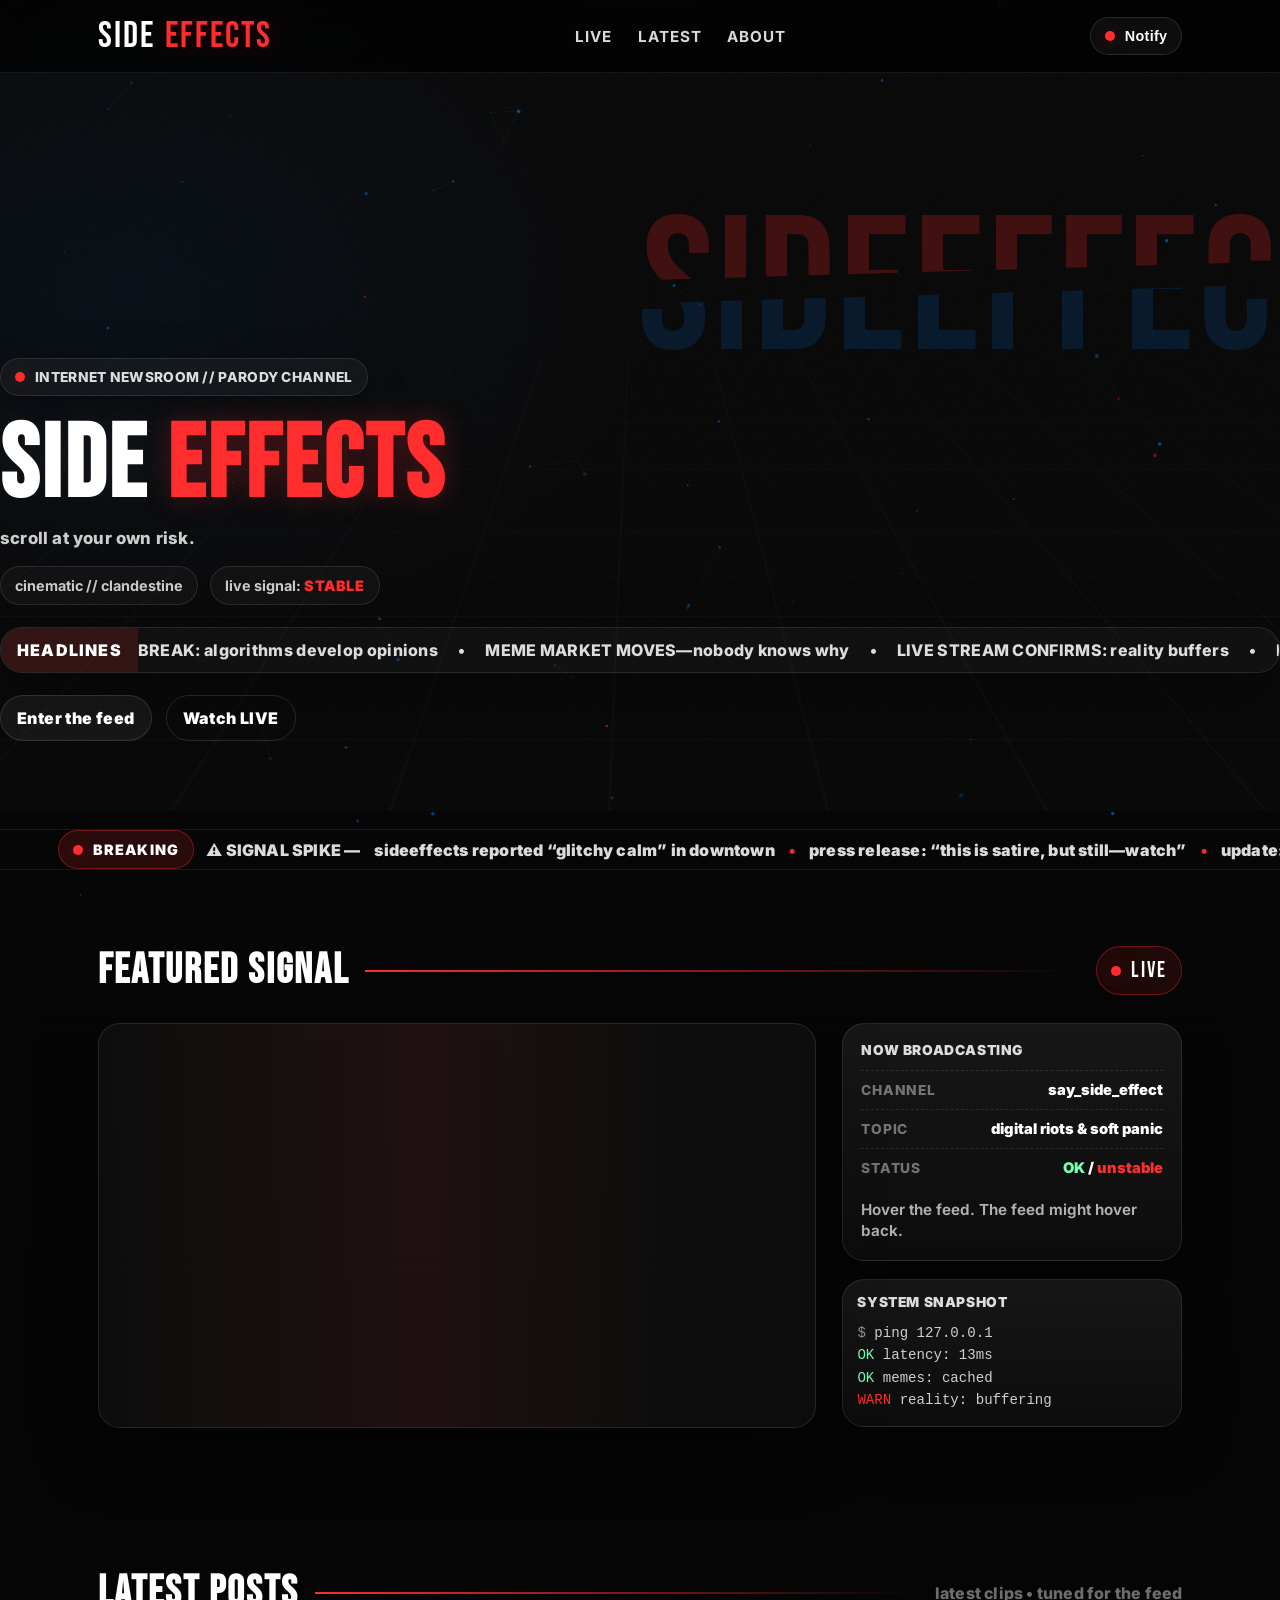
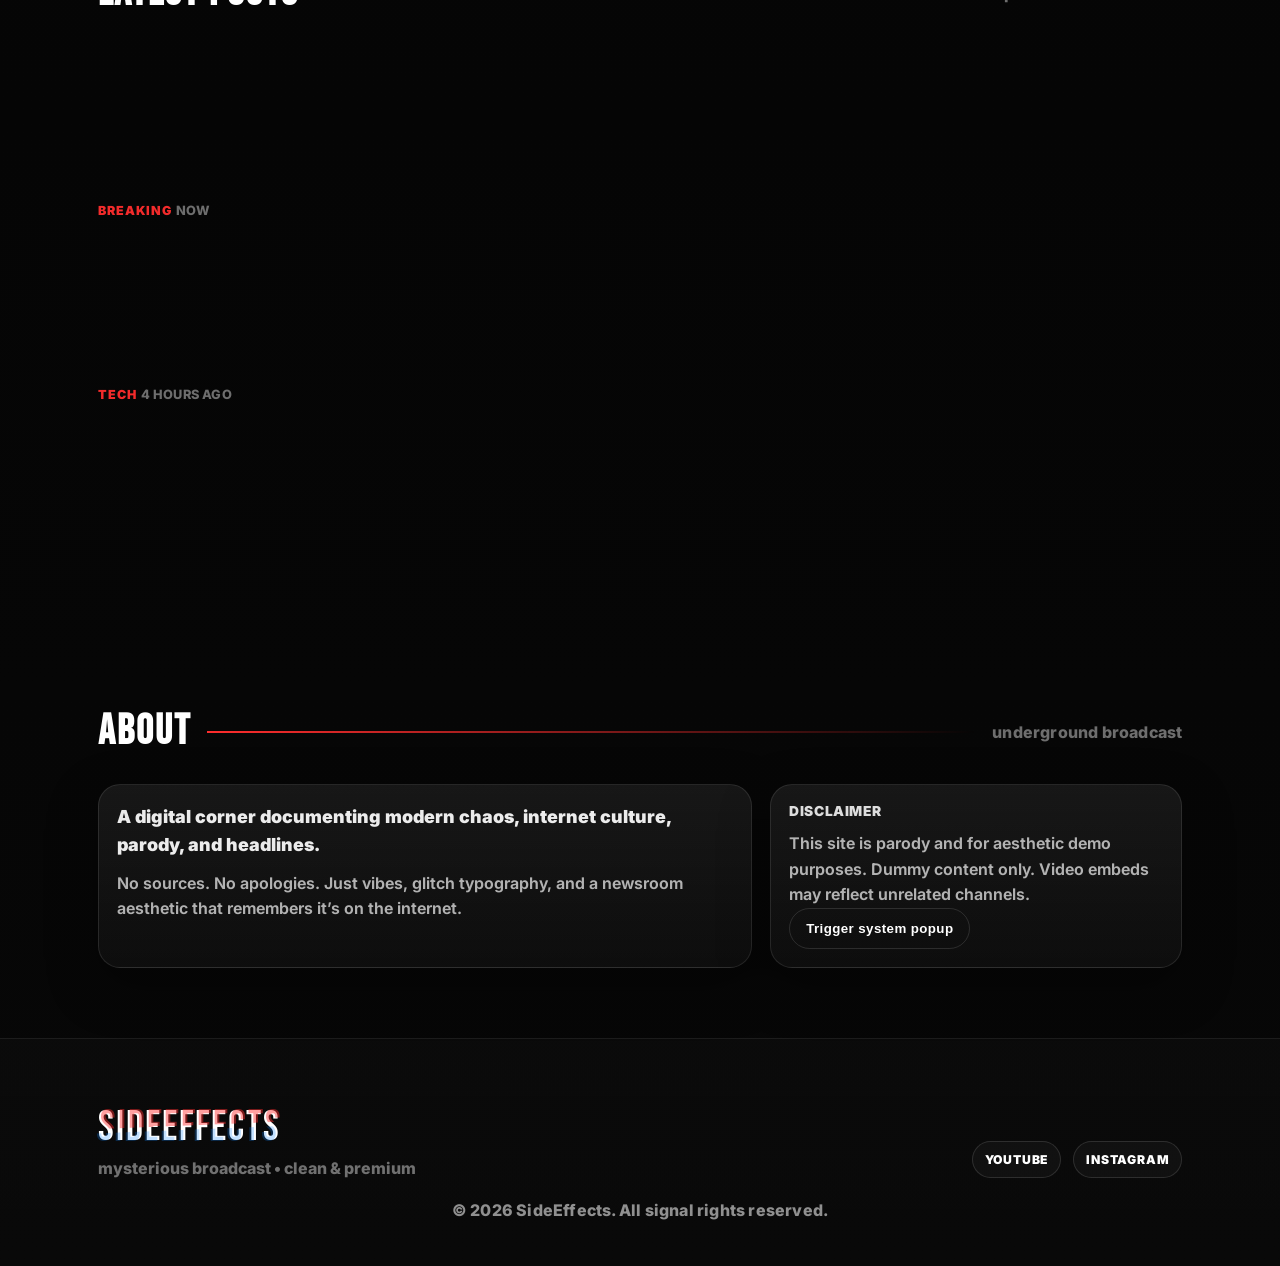
==== index.html @ ca042891 "Add files via upload" ====
<!doctype html>
<html lang="en">
<head>
  <meta charset="UTF-8" />
  <meta name="viewport" content="width=device-width, initial-scale=1.0" />
  <title>SideEffects — scroll at your own risk.</title>
  <link rel="preconnect" href="https://fonts.googleapis.com">
  <link rel="preconnect" href="https://fonts.gstatic.com" crossorigin>
  <link href="https://fonts.googleapis.com/css2?family=Bebas+Neue&family=Inter:wght@400;500;600;700&display=swap" rel="stylesheet">
  <link rel="stylesheet" href="style.css" />
</head>
<body>
  <!-- Loading Screen -->
  <div id="loading" aria-hidden="true">
    <div class="loading-core">
      <div class="loading-logo">Side<span>Effects</span></div>
      <div class="loading-sub">booting broadcast…</div>
      <div class="loading-bar" role="progressbar" aria-valuemin="0" aria-valuemax="100">
        <div class="loading-bar-fill" id="loadingFill"></div>
      </div>
      <div class="loading-logs" id="loadingLogs"></div>
    </div>
  </div>

  <!-- Ambient Particles -->
  <canvas id="particles" aria-hidden="true"></canvas>



  <!-- Top Nav -->
  <header class="topbar">
    <div class="nav-inner">
      <div class="brand">
        <a href="#top" aria-label="SideEffects Home">
          <span class="brand-s1">Side</span>
          <span class="brand-s2">Effects</span>
        </a>
      </div>

      <nav class="nav-links" aria-label="Primary">
        <a href="#featured">LIVE</a>
        <a href="#latest">Latest</a>
        <a href="#about">About</a>
      </nav>

      <div class="nav-actions">
        <button class="icon-btn" id="openTerminal" type="button" aria-label="Open system notification">
          <span class="icon-dot" aria-hidden="true"></span>
          <span class="icon-btn-text">Notify</span>
        </button>
        <button class="hamburger" id="hamburger" type="button" aria-label="Open menu">
          <span></span><span></span><span></span>
        </button>
      </div>
    </div>
  </header>

  <!-- Hero -->
  <main id="top">
    <section class="hero">
      <div class="hero-bg" aria-hidden="true">
        <div class="hero-noise"></div>
        <div class="hero-glitch" data-text="SideEffects"></div>
        <div class="hero-grid"></div>
      </div>

      <div class="hero-content">
        <div class="hero-badge">
          <span class="badge-dot"></span>
          <span>internet newsroom // parody channel</span>
        </div>

        <h1 class="hero-title">
          <span class="hero-title-main">Side</span>
          <span class="hero-title-accent">Effects</span>
        </h1>

        <p class="hero-tagline">scroll at your own risk.</p>

        <div class="hero-meta">
          <div class="meta-pill">cinematic // clandestine</div>
          <div class="meta-pill">live signal: <span class="meta-signal">STABLE</span></div>
        </div>

        <div class="hero-ticker" aria-label="Scrolling headlines">
          <div class="ticker-label">HEADLINES</div>
          <div class="ticker-track">
            <div class="ticker-line">
              <span>BREAK: algorithms develop opinions</span>
              <span class="sep">•</span>
              <span>MEME MARKET MOVES—nobody knows why</span>
              <span class="sep">•</span>
              <span>LIVE STREAM CONFIRMS: reality buffers</span>
              <span class="sep">•</span>
              <span>NEW PATCH NOTES: humans included</span>
              <span class="sep">•</span>
            </div>
            <div class="ticker-line ticker-line-2" aria-hidden="true">
              <span>BREAK: algorithms develop opinions</span>
              <span class="sep">•</span>
              <span>MEME MARKET MOVES—nobody knows why</span>
              <span class="sep">•</span>
              <span>LIVE STREAM CONFIRMS: reality buffers</span>
              <span class="sep">•</span>
              <span>NEW PATCH NOTES: humans included</span>
              <span class="sep">•</span>
            </div>
          </div>
        </div>

        <div class="hero-cta">
          <a class="btn" href="#latest">Enter the feed</a>
          <a class="btn btn-ghost" href="#featured">Watch LIVE</a>
        </div>
      </div>
    </section>

    <!-- Breaking News Bar -->
    <section class="breaking" aria-label="Breaking news">
      <div class="breaking-inner">
        <div class="breaking-indicator" aria-hidden="true">
          <span class="blink"></span>
          <span class="indicator-text">BREAKING</span>
        </div>
        <div class="breaking-marquee">
          <div class="marquee">
            <span>⚠ SIGNAL SPIKE — </span>
            <span>sideeffects reported “glitchy calm” in downtown</span>
            <span class="dot">•</span>
            <span>press release: “this is satire, but still—watch”</span>
            <span class="dot">•</span>
            <span>update: the internet has regenerated</span>
            <span class="dot">•</span>
            <span>⚠ SIGNAL SPIKE — </span>
            <span>sideeffects reported “glitchy calm” in downtown</span>
            <span class="dot">•</span>
            <span>press release: “this is satire, but still—watch”</span>
            <span class="dot">•</span>
            <span>update: the internet has regenerated</span>
          </div>
        </div>
      </div>
    </section>

    <!-- Featured Video Section -->
    <section id="featured" class="section">
      <div class="container">
        <div class="section-head">
          <h2>Featured Signal</h2>
          <div class="head-rule"></div>
          <div class="live-badge" aria-label="Live">
            <span class="live-pulse" aria-hidden="true"></span>
            <span class="live-text">LIVE</span>
          </div>
        </div>

        <div class="video-wrap">
          <div class="video-frame">
            <div class="video-corners" aria-hidden="true"></div>
            <div class="video-player">
              <iframe
                title="SideEffects Live"
                src="https://www.youtube.com/embed/I68FzLgeLzU?si=UVwG_Sx_bNW0osua"
                frameborder="0"
                allow="accelerometer; autoplay; clipboard-write; encrypted-media; gyroscope; picture-in-picture; web-share"
                allowfullscreen>
              </iframe>
            </div>
          </div>

          <aside class="video-side">
            <div class="glass-panel">
              <div class="panel-title">Now Broadcasting</div>
              <div class="panel-row"><span class="k">Channel</span><span class="v"><a href="https://www.youtube.com/@SE-DOTCOM">say_side_effect</a>
</span></div>
              <div class="panel-row"><span class="k">Topic</span><span class="v">digital riots & soft panic</span></div>
              <div class="panel-row"><span class="k">Status</span><span class="v"><span class="ok">OK</span> / <span class="warn">unstable</span></span></div>
              <div class="panel-note">Hover the feed. The feed might hover back.</div>
            </div>

            <div class="glass-panel mini">
              <div class="panel-title">System Snapshot</div>
              <div class="terminal-lines" aria-hidden="true">
                <div><span class="t-prompt">$</span> ping 127.0.0.1</div>
                <div><span class="t-ok">OK</span> latency: 13ms</div>
                <div><span class="t-ok">OK</span> memes: cached</div>
                <div><span class="t-warn">WARN</span> reality: buffering</div>
              </div>
            </div>
          </aside>
        </div>
      </div>
    </section>

    <!-- Latest Posts / Grid -->
    <section id="latest" class="section">
      <div class="container">
        <div class="section-head">
          <h2>Latest Posts</h2>
          <div class="head-rule"></div>
          <div class="subtle">latest clips • tuned for the feed</div>
        </div>

        <div class="yt-grid" aria-label="Latest YouTube clips">
          <div class="yt-card reveal">
            <div class="yt-frame">
              <iframe
                title="SideEffects Clip 01"
                src="https://www.youtube.com/embed/miMrxEzJBpo?si=K7vqfnGy8VgXFJhq"
                frameborder="0"
                allow="accelerometer; autoplay; clipboard-write; encrypted-media; gyroscope; picture-in-picture; web-share"
                allowfullscreen>
              </iframe>
            </div>
            <div class="yt-meta">
              <span class="cat">Breaking</span>
              <span class="time">NOW</span>
            </div>
            <h3 class="title"></h3>
          </div>

          <div class="yt-card reveal">
            <div class="yt-frame">
              <iframe
                title="SideEffects Clip 02"
                src="https://www.youtube.com/embed/gcUCsK5JdaY?si=g6p8Q47TmxMS0TQ1"
                frameborder="0"
                allow="accelerometer; autoplay; clipboard-write; encrypted-media; gyroscope; picture-in-picture; web-share"
                allowfullscreen>
              </iframe>
            </div>


            <div class="yt-meta">
              <span class="cat">Tech</span>
              <span class="time">4 HOURS AGO</span>
            </div>
            <h3 class="title"></h3>
          </div>

          <div class="yt-card reveal">
            <div class="yt-frame">
              <iframe
                title="SideEffects Clip 03"
                src="https://www.youtube.com/embed/I68FzLgeLzU?si=OaWCHTT4j0-KNOdk"
                frameborder="0"
                allow="accelerometer; autoplay; clipboard-write; encrypted-media; gyroscope; picture-in-picture; web-share"
                allowfullscreen>
              </iframe>
            </div>



           <!-- <div class="yt-meta">
              <span class="cat">Culture</span>
              <span class="time">1 DAY AGO</span>
            </div>
            <h3 class="title"></h3>
          </div>

          <div class="yt-card reveal">
            <div class="yt-frame">
              <iframe
                title="SideEffects Clip 04"
                src="https://www.youtube.com/embed/kJQP7kiw5Fk?rel=0"
                frameborder="0"
                allow="accelerometer; autoplay; clipboard-write; encrypted-media; gyroscope; picture-in-picture; web-share"
                allowfullscreen>
              </iframe>
            </div>
            <div class="yt-meta">
              <span class="cat">Finance</span>
              <span class="time">2 DAYS AGO</span>
            </div>
            <h3 class="title">Markets React to One Meme Screenshot</h3>
          </div>
        </div>
      </div>-->
    </section>


    <!-- About -->
    <section id="about" class="section">
      <div class="container">
        <div class="section-head">
          <h2>About</h2>
          <div class="head-rule"></div>
          <div class="subtle">underground broadcast</div>
        </div>

        <div class="about">
          <div class="about-card glass-panel">
            <div class="about-text">
              <p class="lead">A digital corner documenting modern chaos, internet culture, parody, and headlines.</p>
              <p class="muted">No sources. No apologies. Just vibes, glitch typography, and a newsroom aesthetic that remembers it’s on the internet.</p>
              <!--<div class="about-tags">
                <span class="tag">cyberpunk</span>
                <span class="tag">analog horror</span>
                <span class="tag">meme energy</span>
                <span class="tag">gen z</span>
              </div>-->
            </div>
          </div>

          <div class="about-card glass-panel">
            <div class="about-text">
              <div class="panel-title">Disclaimer</div>
              <p class="muted">This site is parody and for aesthetic demo purposes. Dummy content only. Video embeds may reflect unrelated channels.</p>
              <button class="btn btn-ghost" id="showNotification" type="button">Trigger system popup</button>
            </div>
          </div>
        </div>
      </div>
    </section>

    <!-- Footer -->
    <footer class="footer">
      <div class="container">
        <div class="footer-top">
          <div class="footer-brand">
            <div class="glitch-footer" data-text="SideEffects">SideEffects</div>
            <div class="footer-muted">mysterious broadcast • clean & premium</div>
          </div>

          <div class="footer-links" aria-label="Social links">
         
            <a href="https://www.youtube.com/@SE-DOTCOM" target="_blank" class="foot-link">YouTube</a>
           
            <a href="https://www.instagram.com/say_side_effect/" target="_blank" class="foot-link">INSTAGRAM</a>
          </div>
        </div>

        <div class="footer-bottom">
          <span>© <span id="year"></span> SideEffects. All signal rights reserved.</span>
        </div>
      </div>
    </footer>

    <!-- Terminal Notification Popups -->
    <div id="toastStack" aria-live="polite" aria-relevant="additions"></div>
  </main>

  <script src="script.js"></script>
</body>
</html>
---- style.css ----
:root{
  --bg:#070707;
  --bg2:#0b0b0b;
  --panel:rgba(255,255,255,.06);
  --panel2:rgba(255,255,255,.09);
  --stroke:rgba(255,255,255,.10);
  --text:#fff;
  --muted:rgba(255,255,255,.68);
  --muted2:rgba(255,255,255,.42);
  --accent:#FF2D2D;
  --accent2:#ff4a4a;
  --blue:#0A84FF;
  --shadow: 0 20px 60px rgba(0,0,0,.55);
  --radius:16px;
  --radius2:22px;
  --ease:cubic-bezier(.16,1,.3,1);
}

*{box-sizing:border-box;margin:0;padding:0}
html{scroll-behavior:smooth}
body{
  background: radial-gradient(1200px 700px at 50% -10%, rgba(255,45,45,.08), transparent 55%),
              radial-gradient(900px 600px at 10% 10%, rgba(10,132,255,.06), transparent 60%),
              linear-gradient(180deg, var(--bg), #050505 60%, #070707);
  color:var(--text);
  font-family:Inter,system-ui,-apple-system,Segoe UI,Roboto,Arial,sans-serif;
  overflow-x:hidden;
}

a{color:inherit;text-decoration:none}
.container{max-width:1200px;margin:0 auto;padding:0 4.5vw}

/* ===== Loading ===== */
#loading{
  position:fixed;inset:0;z-index:9999;
  display:flex;align-items:center;justify-content:center;
  background: linear-gradient(180deg, rgba(0,0,0,.85), rgba(0,0,0,.95));
}
.loading-core{
  width:min(560px,92vw);
  padding:30px 26px;
  border-radius:var(--radius2);
  border:1px solid rgba(255,255,255,.08);
  background: rgba(255,255,255,.04);
  box-shadow: var(--shadow);
}
.loading-logo{
  font-family:'Bebas Neue',sans-serif;
  letter-spacing:2px;
  font-size:3rem;
  text-align:center;
  margin-bottom:10px;
  position:relative;
}
.loading-logo span{color:var(--accent);text-shadow:0 0 22px rgba(255,45,45,.28)}
.loading-sub{color:var(--muted);text-align:center;font-weight:600;margin-bottom:18px;letter-spacing:.2px}
.loading-bar{height:10px;border-radius:999px;background:rgba(255,255,255,.08);overflow:hidden;border:1px solid rgba(255,255,255,.08)}
.loading-bar-fill{height:100%;width:30%;background: linear-gradient(90deg, var(--accent), rgba(255,45,45,.2));border-radius:999px;animation:loadAnim 1.2s var(--ease) infinite}
@keyframes loadAnim{0%{transform:translateX(-30%)}100%{transform:translateX(130%);opacity:.9}}
.loading-logs{margin-top:14px;color:rgba(255,255,255,.6);font-size:.9rem;font-family:ui-monospace,SFMono-Regular,Menlo,Consolas,monospace}

/* ===== Particles ===== */
#particles{position:fixed;inset:0;z-index:-2;pointer-events:none;opacity:.9}



/* ===== Topbar ===== */
.topbar{
  position:sticky;top:0;z-index:98;
  backdrop-filter: blur(12px);
  background: rgba(0,0,0,.55);
  border-bottom:1px solid rgba(255,255,255,.08);
}
.nav-inner{max-width:1200px;margin:0 auto;padding:0 4.5vw;height:72px;display:flex;align-items:center;justify-content:space-between;gap:16px}
.brand a{display:flex;align-items:baseline;gap:10px}
.brand-s1{font-family:'Bebas Neue',sans-serif;letter-spacing:2px;font-size:2.3rem}
.brand-s2{font-family:'Bebas Neue',sans-serif;letter-spacing:2px;font-size:2.3rem;color:var(--accent);text-shadow:0 0 24px rgba(255,45,45,.25)}

.nav-links{display:flex;gap:26px;align-items:center}
.nav-links a{
  font-size:.95rem;font-weight:700;text-transform:uppercase;letter-spacing:.9px;color:rgba(255,255,255,.85);
  position:relative;transition:color .2s var(--ease)
}
.nav-links a::after{content:'';position:absolute;left:0;bottom:-10px;height:2px;width:0;background:var(--accent);transition:width .25s var(--ease)}
.nav-links a:hover{color:#fff}
.nav-links a:hover::after{width:100%}

.nav-actions{display:flex;align-items:center;gap:14px}
.icon-btn{
  border:1px solid rgba(255,255,255,.12);background:rgba(255,255,255,.04);
  color:#fff;border-radius:999px;padding:10px 14px;font-weight:800;letter-spacing:.3px;
  cursor:pointer;display:flex;align-items:center;gap:10px;transition:transform .15s var(--ease),border-color .15s var(--ease),background .15s var(--ease)
}
.icon-btn:hover{transform:translateY(-2px);border-color:rgba(255,45,45,.45);background:rgba(255,45,45,.08)}
.icon-dot{width:10px;height:10px;border-radius:50%;background:var(--accent);box-shadow:0 0 18px rgba(255,45,45,.35)}
.icon-btn-text{font-size:.9rem}

.hamburger{display:none;flex-direction:column;gap:6px;background:transparent;border:0;cursor:pointer}
.hamburger span{width:26px;height:2px;background:#fff;opacity:.85}

/* ===== Hero ===== */
.hero{position:relative;min-height:82vh;display:flex;align-items:flex-end;overflow:hidden;padding:60px 0 70px}
.hero-bg{position:absolute;inset:0;z-index:0}
.hero-grid{position:absolute;inset:-20% -20%;background:
  linear-gradient(to right, rgba(255,255,255,.06) 1px, transparent 1px),
  linear-gradient(to bottom, rgba(255,255,255,.06) 1px, transparent 1px);
  background-size:110px 110px;
  transform: perspective(800px) rotateX(65deg) translateY(24%);
  opacity:.35
}
.hero-noise{position:absolute;inset:-40%;background-image:url('data:image/svg+xml;utf8,<svg xmlns="http://www.w3.org/2000/svg" width="120" height="120"><filter id="n"><feTurbulence type="fractalNoise" baseFrequency="0.8" numOctaves="2" stitchTiles="stitch"/></filter><rect width="120" height="120" filter="url(%23n)" opacity=".35"/></svg>');opacity:.12;mix-blend-mode:overlay;animation:noiseMove 5s steps(2) infinite}
@keyframes noiseMove{0%{transform:translate(0,0)}25%{transform:translate(-4%,3%)}50%{transform:translate(-2%,-3%)}75%{transform:translate(3%,2%)}100%{transform:translate(0,0)}}
.hero-glitch{position:absolute;left:50%;top:14%;transform:translateX(-50%);font-family:'Bebas Neue',sans-serif;font-size:12rem;letter-spacing:4px;color:rgba(255,255,255,.06);text-transform:uppercase;filter:blur(.2px)}
.hero-glitch::before,.hero-glitch::after{content:attr(data-text);position:absolute;left:0;top:0;opacity:.9}
.hero-glitch::before{color:rgba(255,45,45,.25);transform:translate(2px,0);clip-path:polygon(0 0,100% 0,100% 35%,0 45%);animation:gl1 2.4s infinite steps(2)}
.hero-glitch::after{color:rgba(10,132,255,.16);transform:translate(-2px,0);clip-path:polygon(0 55%,100% 45%,100% 100%,0 100%);animation:gl2 3.1s infinite steps(2)}
@keyframes gl1{0%,100%{transform:translate(2px,0)}40%{transform:translate(6px,-2px)}70%{transform:translate(3px,1px)}}
@keyframes gl2{0%,100%{transform:translate(-2px,0)}35%{transform:translate(-6px,2px)}60%{transform:translate(-3px,-1px)}}

.hero-content{position:relative;z-index:2;width:100%}
.hero-badge{display:inline-flex;align-items:center;gap:10px;background:rgba(255,255,255,.04);border:1px solid rgba(255,255,255,.10);padding:10px 14px;border-radius:999px;box-shadow:0 10px 40px rgba(0,0,0,.3)}
.badge-dot{width:10px;height:10px;border-radius:50%;background:var(--accent);box-shadow:0 0 20px rgba(255,45,45,.35)}
.hero-badge span{font-weight:800;color:rgba(255,255,255,.85);letter-spacing:.3px;font-size:.86rem;text-transform:uppercase}

.hero-title{margin-top:20px;font-family:'Bebas Neue',sans-serif;letter-spacing:3px;font-size:clamp(3.4rem,8vw,7rem);line-height:1}
.hero-title-main{color:#fff;text-shadow:0 0 40px rgba(255,255,255,.05)}
.hero-title-accent{display:inline-block;color:var(--accent);text-shadow:0 0 28px rgba(255,45,45,.3)}

.hero-tagline{margin-top:10px;font-weight:800;color:rgba(255,255,255,.8);font-size:1.05rem;text-transform:lowercase;letter-spacing:.2px}
.hero-meta{display:flex;gap:12px;flex-wrap:wrap;margin-top:18px}
.meta-pill{border:1px solid rgba(255,255,255,.10);background:rgba(255,255,255,.03);padding:10px 14px;border-radius:999px;color:rgba(255,255,255,.78);font-weight:700;font-size:.9rem}
.meta-signal{color:var(--accent);font-weight:900;letter-spacing:.6px}

.hero-ticker{margin-top:22px;border-radius:var(--radius2);border:1px solid rgba(255,255,255,.10);background:rgba(255,255,255,.03);overflow:hidden;box-shadow:0 20px 60px rgba(0,0,0,.35)}
.hero-ticker{display:flex;align-items:stretch}
.ticker-label{background:rgba(255,45,45,.14);color:#fff;font-weight:900;letter-spacing:1.2px;padding:12px 16px;text-transform:uppercase;display:flex;align-items:center}
.ticker-track{position:relative;flex:1;overflow:hidden}
.ticker-line{display:flex;gap:20px;white-space:nowrap;padding:12px 0;font-weight:800;letter-spacing:.3px;color:rgba(255,255,255,.86);animation:tickerScroll 22s linear infinite}
.ticker-line-2{position:absolute;left:0;top:0;opacity:.0;animation-delay:-11s}
@keyframes tickerScroll{0%{transform:translateX(100%)}100%{transform:translateX(-100%)} }

.hero-cta{display:flex;gap:14px;flex-wrap:wrap;margin-top:22px}
.btn{display:inline-flex;align-items:center;justify-content:center;border-radius:999px;padding:12px 16px;border:1px solid rgba(255,255,255,.12);background:rgba(255,255,255,.05);color:#fff;font-weight:900;letter-spacing:.4px;transition:transform .18s var(--ease),border-color .18s var(--ease),background .18s var(--ease)}
.btn:hover{transform:translateY(-2px);border-color:rgba(255,45,45,.55);background:rgba(255,45,45,.11)}
.btn-ghost{background:transparent}

/* ===== Breaking Bar ===== */
.breaking{padding:18px 0 6px}
.breaking-inner{display:flex;align-items:center;gap:12px;border-top:1px solid rgba(255,255,255,.08);border-bottom:1px solid rgba(255,255,255,.08);padding:0 0}
.breaking-indicator{display:flex;align-items:center;gap:10px;background:rgba(255,45,45,.14);border:1px solid rgba(255,45,45,.35);padding:10px 14px;border-radius:999px;margin:0 auto 0 4.5vw}
.blink{width:10px;height:10px;border-radius:50%;background:var(--accent);animation:blink 1s steps(2) infinite;box-shadow:0 0 22px rgba(255,45,45,.35)}
@keyframes blink{0%,100%{opacity:.2}50%{opacity:1}}
.indicator-text{font-weight:1000;letter-spacing:1.2px;font-size:.9rem}
.breaking-marquee{flex:1;overflow:hidden;padding-right:4.5vw}
.marquee{display:flex;gap:14px;white-space:nowrap;font-weight:900;color:rgba(255,255,255,.86);letter-spacing:.2px;animation:mar 16s linear infinite}
@keyframes mar{0%{transform:translateX(100%)}100%{transform:translateX(-100%)}}
.dot{color:rgba(255,45,45,.95)}

/* ===== Sections ===== */
.section{padding:70px 0}
.section-head{display:flex;align-items:center;gap:16px;margin-bottom:28px}
.section-head h2{font-family:'Bebas Neue',sans-serif;font-size:2.6rem;letter-spacing:2px}
.head-rule{height:2px;flex:1;background:linear-gradient(90deg,var(--accent),transparent)}
.subtle{color:var(--muted2);font-weight:800;letter-spacing:.2px}

/* ===== Featured Video ===== */
.video-wrap{display:grid;grid-template-columns: 1fr 340px;gap:26px;align-items:start}
.video-frame{border-radius:var(--radius2);background:rgba(255,255,255,.03);border:1px solid rgba(255,255,255,.10);box-shadow:var(--shadow);overflow:hidden;position:relative}
.video-corners{position:absolute;inset:0;pointer-events:none;background:
  linear-gradient(90deg, transparent 0%, rgba(255,45,45,.22) 45%, transparent 80%);
  opacity:.35;mix-blend-mode:screen}
.video-player{aspect-ratio:16/9}
.video-player iframe{width:100%;height:100%;display:block;border:0;filter:saturate(1.05) contrast(1.05)}

.video-side{display:flex;flex-direction:column;gap:18px}
.glass-panel{border-radius:var(--radius2);background:linear-gradient(180deg, rgba(255,255,255,.07), rgba(255,255,255,.03));border:1px solid rgba(255,255,255,.10);box-shadow:0 18px 50px rgba(0,0,0,.35);padding:18px}
.glass-panel.mini{padding:14px}
.panel-title{font-weight:1000;letter-spacing:.6px;text-transform:uppercase;font-size:.86rem;color:rgba(255,255,255,.86);margin-bottom:12px}
.panel-row{display:flex;align-items:center;justify-content:space-between;border-top:1px dashed rgba(255,255,255,.10);padding:10px 0;color:rgba(255,255,255,.82);gap:10px}
.k{color:var(--muted2);font-weight:800;font-size:.86rem;text-transform:uppercase;letter-spacing:.7px}
.v{font-weight:900;font-size:.92rem;text-align:right;color:#fff}
.ok{color:#74ffb3}
.warn{color:var(--accent)}
.panel-note{margin-top:12px;color:var(--muted);font-weight:650;line-height:1.4;font-size:.95rem}
.terminal-lines{font-family:ui-monospace,SFMono-Regular,Menlo,Consolas,monospace;color:rgba(255,255,255,.8);font-size:.88rem;line-height:1.6}
.t-prompt{color:rgba(255,255,255,.55)}
.t-ok{color:#74ffb3}
.t-warn{color:var(--accent)}

.live-badge{display:flex;align-items:center;gap:10px;background:rgba(255,45,45,.10);border:1px solid rgba(255,45,45,.35);padding:10px 14px;border-radius:999px}
.live-pulse{width:10px;height:10px;border-radius:50%;background:var(--accent);box-shadow:0 0 24px rgba(255,45,45,.4);animation:pulse 1.2s steps(2) infinite}
@keyframes pulse{0%,100%{transform:scale(.9);opacity:.35}50%{transform:scale(1.12);opacity:1}}
.live-text{font-family:'Bebas Neue',sans-serif;letter-spacing:2px;font-size:1.4rem;color:#fff}

/* ===== Latest Grid ===== */
.grid{display:grid;grid-template-columns:repeat(12,1fr);gap:18px}
.post-card{grid-column: span 4;}
.card{
  height:100%;
  border-radius:var(--radius2);
  border:1px solid rgba(255,255,255,.10);
  background:linear-gradient(180deg, rgba(255,255,255,.06), rgba(255,255,255,.025));
  overflow:hidden;
  box-shadow:0 18px 50px rgba(0,0,0,.25);
  cursor:pointer;
  position:relative;
  transition:transform .2s var(--ease),border-color .2s var(--ease),box-shadow .2s var(--ease);
}
.card:hover{transform:translateY(-6px);border-color:rgba(255,45,45,.35);box-shadow:0 30px 90px rgba(0,0,0,.4)}
.card:hover .thumb::after{opacity:1}
.card:hover .title{color:#fff}
.card:hover .glitchHover{transform:translateX(0)}

.thumb{height:190px;position:relative;background:rgba(255,255,255,.04);overflow:hidden}
.thumb img{width:100%;height:100%;object-fit:cover;transform:scale(1.02);transition:transform .8s var(--ease), filter .8s var(--ease)}
.card:hover .thumb img{transform:scale(1.12);filter:saturate(1.08) contrast(1.08)}
.thumb::after{
  content:'';position:absolute;inset:0;opacity:0;
  background: linear-gradient(120deg, transparent 35%, rgba(255,45,45,.25) 50%, transparent 65%);
  transform:translateX(-30%);
  transition:opacity .2s var(--ease);
  animation:thumbSweep 1.4s var(--ease) infinite;
}
@keyframes thumbSweep{0%{transform:translateX(-30%)}60%{transform:translateX(30%)}100%{transform:translateX(30%)} }

.card-body{padding:16px 16px 18px}
.meta{display:flex;gap:10px;align-items:center;justify-content:space-between;margin-bottom:10px}
.cat{font-weight:1000;text-transform:uppercase;letter-spacing:1px;font-size:.78rem;color:rgba(255,45,45,.95)}
.time{font-size:.8rem;color:var(--muted2);font-weight:800;letter-spacing:.2px}
.title{font-family:'Bebas Neue',sans-serif;font-size:1.9rem;letter-spacing:1px;line-height:1.05;margin-bottom:10px;transition:color .2s var(--ease)}
.desc{color:var(--muted);font-weight:650;line-height:1.45;font-size:.95rem}

.tags{display:flex;flex-wrap:wrap;gap:8px;margin-top:14px}
.pill{
  font-size:.78rem;
  font-weight:950;
  letter-spacing:.4px;
  padding:8px 10px;
  border-radius:999px;
  border:1px solid rgba(255,255,255,.12);
  background:rgba(255,255,255,.04);
  color:rgba(255,255,255,.86);
  transition:transform .15s var(--ease),border-color .15s var(--ease)
}
.card:hover .pill{border-color:rgba(255,45,45,.25)}
.pill.glow{border-color:rgba(255,45,45,.35);box-shadow:0 0 22px rgba(255,45,45,.16)}

.glitchHover{position:absolute;inset:0;pointer-events:none;mix-blend-mode:screen;opacity:.0;transform:translateX(-6px);transition:opacity .2s var(--ease),transform .2s var(--ease)}
.card:hover .glitchHover{opacity:.12;transform:translateX(0)}
.glitchHover::before{content:'';position:absolute;inset:0;background:repeating-linear-gradient(0deg, transparent 0, rgba(255,255,255,.07) 1px, transparent 2px);filter:contrast(2);animation:scan 1.4s steps(2) infinite}
@keyframes scan{0%{transform:translateY(-15%)}100%{transform:translateY(15%)} }

/* ===== About ===== */
.about{display:grid;grid-template-columns:1.35fr .85fr;gap:18px}
.lead{font-size:1.12rem;font-weight:900;color:rgba(255,255,255,.92);line-height:1.55;margin-bottom:12px}
.muted{color:var(--muted);font-weight:650;line-height:1.6}
.about-tags{display:flex;flex-wrap:wrap;gap:10px;margin-top:16px}
.tag{font-weight:950;letter-spacing:.6px;text-transform:uppercase;font-size:.78rem;padding:10px 12px;border-radius:999px;border:1px solid rgba(255,255,255,.12);background:rgba(255,255,255,.03);color:rgba(255,255,255,.84)}

/* ===== Footer ===== */
.footer{padding:64px 0 46px;border-top:1px solid rgba(255,255,255,.08);background:linear-gradient(180deg, rgba(255,255,255,.02), rgba(255,255,255,.01))}
.footer-top{display:flex;align-items:flex-end;justify-content:space-between;gap:20px;flex-wrap:wrap}
.glitch-footer{font-family:'Bebas Neue',sans-serif;font-size:2.6rem;letter-spacing:2px;position:relative}
.glitch-footer::before,.glitch-footer::after{content:attr(data-text);position:absolute;left:0;top:0}
.glitch-footer::before{color:rgba(255,45,45,.45);transform:translate(2px,-1px);clip-path:polygon(0 0,100% 0,100% 40%,0 55%);animation:footgl 2.2s steps(2) infinite}
.glitch-footer::after{color:rgba(10,132,255,.25);transform:translate(-2px,1px);clip-path:polygon(0 60%,100% 45%,100% 100%,0 100%);animation:footgl2 2.8s steps(2) infinite}
@keyframes footgl{0%,100%{opacity:.35}50%{opacity:1}}
@keyframes footgl2{0%,100%{opacity:.25}50%{opacity:1}}
.footer-muted{color:var(--muted2);font-weight:800;margin-top:6px}
.footer-links{display:flex;gap:12px}
.foot-link{border:1px solid rgba(255,255,255,.12);background:rgba(255,255,255,.03);padding:10px 12px;border-radius:999px;font-weight:950;letter-spacing:.8px;text-transform:uppercase;font-size:.76rem;transition:transform .15s var(--ease),border-color .15s var(--ease)}
.foot-link:hover{transform:translateY(-2px);border-color:rgba(255,45,45,.45)}
.footer-bottom{margin-top:22px;text-align:center;color:rgba(255,255,255,.55);font-weight:800;letter-spacing:.2px}

/* ===== Toasts ===== */
#toastStack{position:fixed;right:18px;bottom:18px;z-index:10001;display:flex;flex-direction:column;gap:12px;pointer-events:none}
.toast{
  pointer-events:auto;
  width:min(420px,92vw);
  border-radius:18px;
  border:1px solid rgba(255,255,255,.12);
  background: rgba(10,10,10,.75);
  backdrop-filter: blur(10px);
  box-shadow:0 18px 60px rgba(0,0,0,.55);
  padding:14px 14px 12px;
  position:relative;
  overflow:hidden;
  animation:toastIn .35s var(--ease) both;
}
@keyframes toastIn{from{opacity:0;transform:translateY(10px) scale(.98)}to{opacity:1;transform:translateY(0) scale(1)}}
.toast::before{content:'';position:absolute;left:-20%;top:-40%;width:140%;height:40%;background:linear-gradient(90deg, transparent, rgba(255,45,45,.22), transparent);transform:rotate(10deg);animation:toastSweep 1.2s var(--ease) infinite;opacity:.35}
@keyframes toastSweep{0%{transform:translateX(-10%) rotate(10deg)}100%{transform:translateX(10%) rotate(10deg)}}
.toast-head{display:flex;align-items:center;justify-content:space-between;gap:10px;margin-bottom:8px;position:relative}
.toast-title{font-weight:1000;letter-spacing:1px;text-transform:uppercase;font-size:.86rem}
.toast-close{border:1px solid rgba(255,255,255,.14);background:rgba(255,255,255,.04);color:#fff;border-radius:12px;padding:8px 10px;font-weight:1000;cursor:pointer}
.toast-body{color:var(--muted);font-weight:650;line-height:1.5;font-size:.95rem;position:relative}

/* ===== Scroll reveal ===== */
.reveal{opacity:0;transform:translateY(16px);transition:opacity .7s var(--ease),transform .7s var(--ease)}
.reveal.visible{opacity:1;transform:translateY(0)}

/* ===== Responsive ===== */
@media (max-width: 980px){
  .video-wrap{grid-template-columns:1fr;}
  .about{grid-template-columns:1fr;}
  .post-card{grid-column: span 6;}
  .breaking-indicator{margin-left:4.5vw}
}
@media (max-width: 700px){
  .nav-links{display:none;position:absolute;top:72px;left:0;right:0;background:rgba(0,0,0,.8);backdrop-filter:blur(14px);border-bottom:1px solid rgba(255,255,255,.08);padding:16px 4.5vw;flex-direction:column;gap:14px}
  .nav-links.active{display:flex}
  .hamburger{display:flex}
  .icon-btn-text{display:none}
  .post-card{grid-column: span 12;}
  .hero{padding-bottom:44px}
}
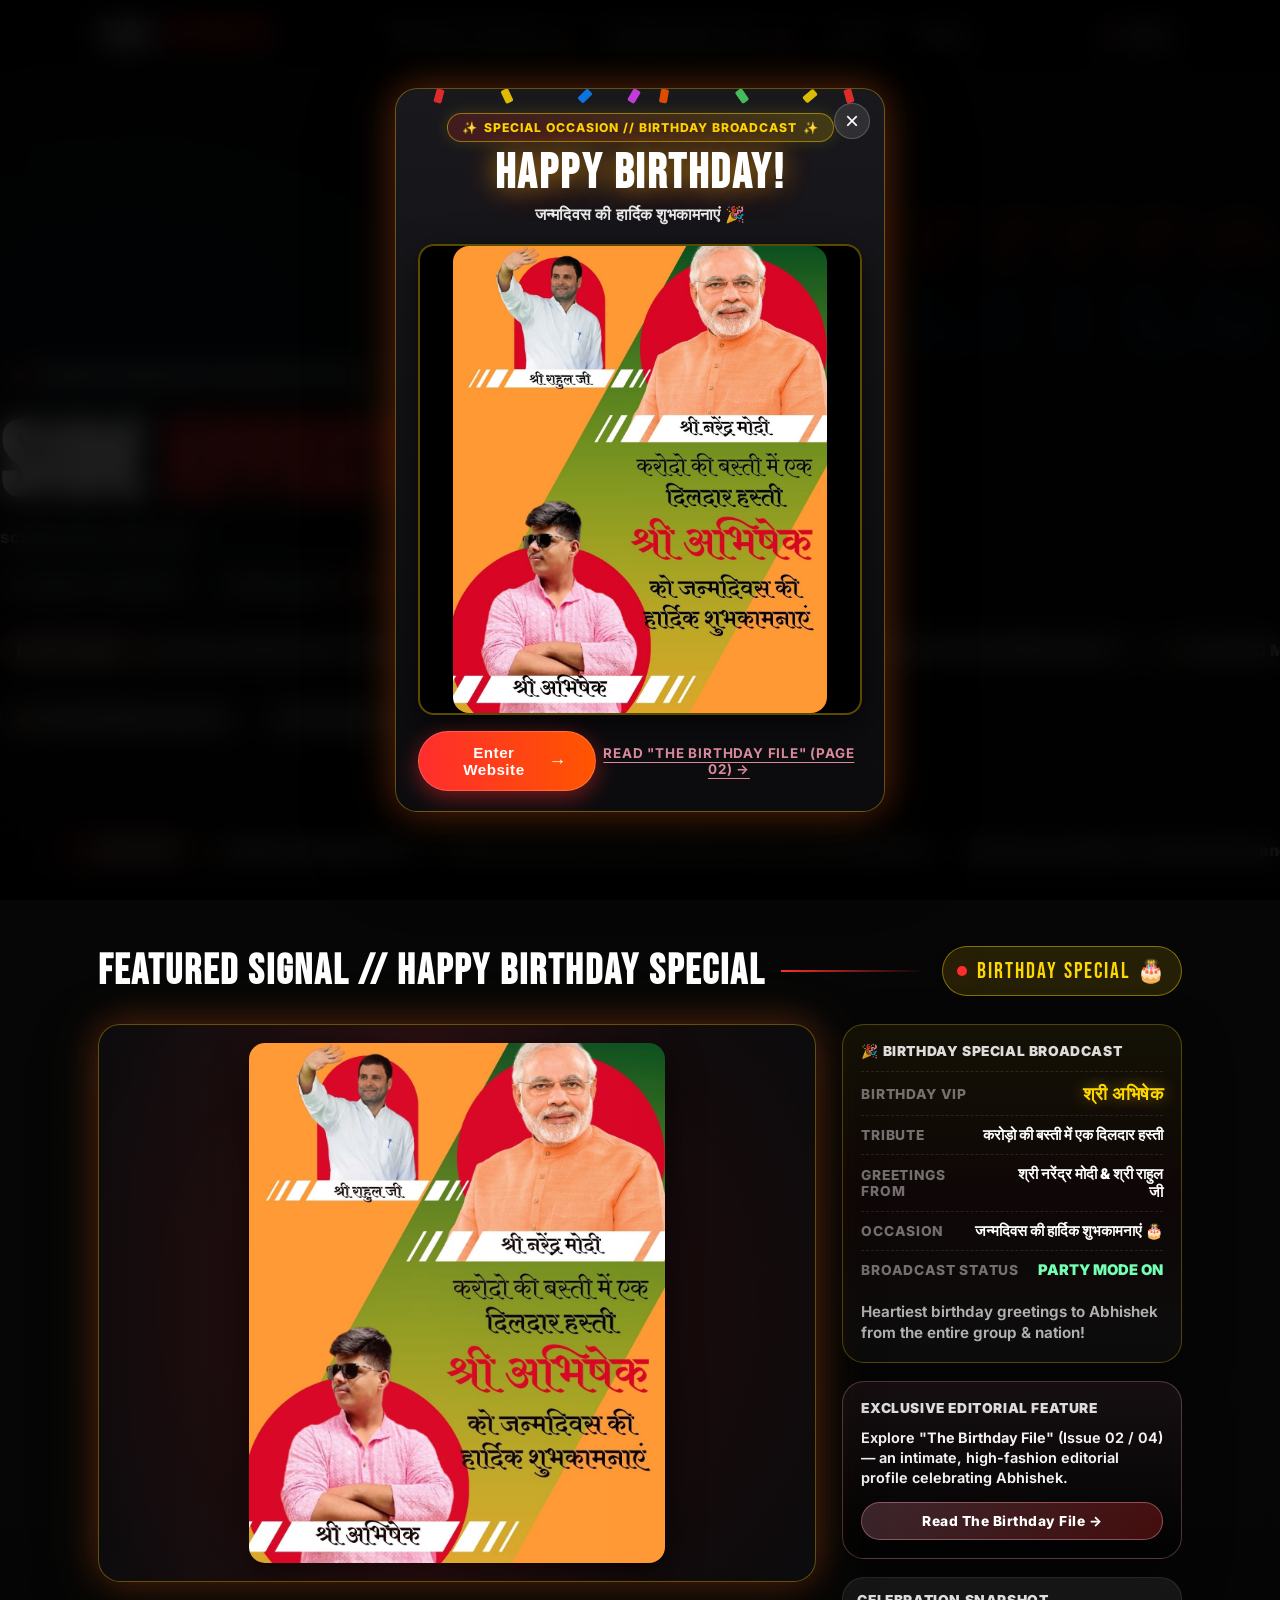
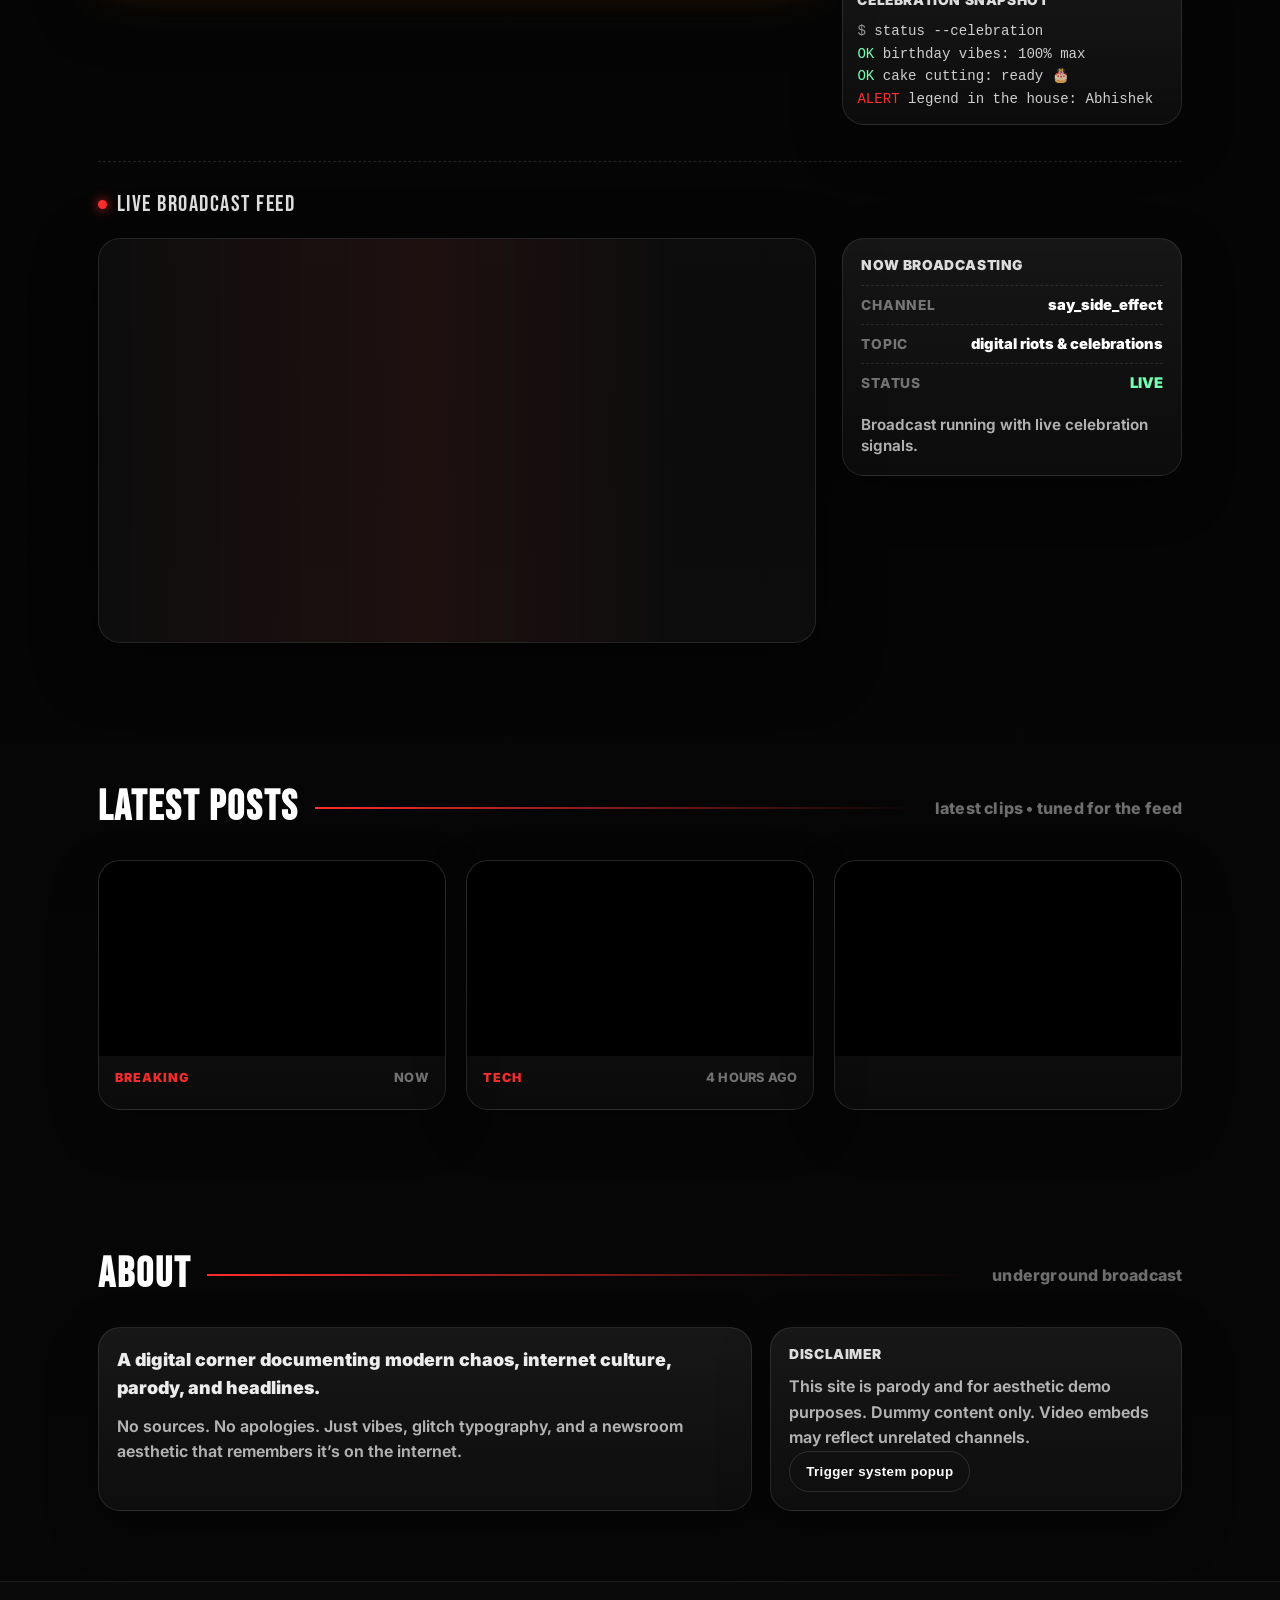
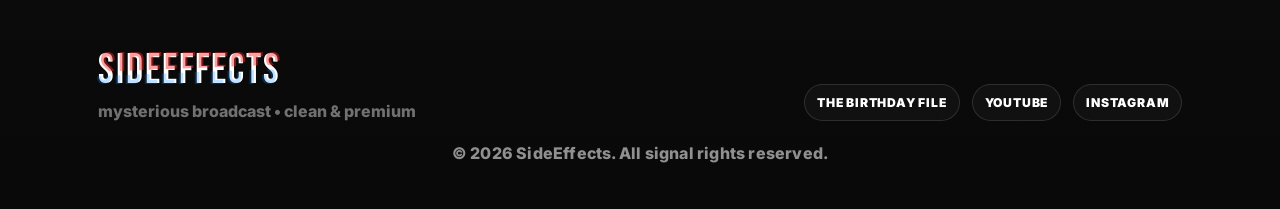
==== commit 94629b61: "Add files via upload" ====
--- a/index.html
+++ b/index.html
@@ -38,7 +38,8 @@
       </div>
 
       <nav class="nav-links" aria-label="Primary">
-        <a href="#featured">LIVE</a>
+        <a href="#featured">Birthday Special 🎂</a>
+        <a href="birthday-file.html" class="nav-bday-file">The Birthday File <span class="nav-file-badge">02</span></a>
         <a href="#latest">Latest</a>
         <a href="#about">About</a>
       </nav>
@@ -67,7 +68,7 @@
       <div class="hero-content">
         <div class="hero-badge">
           <span class="badge-dot"></span>
-          <span>internet newsroom // parody channel</span>
+          <span>internet newsroom // birthday edition 🎉</span>
         </div>
 
         <h1 class="hero-title">
@@ -79,38 +80,43 @@
 
         <div class="hero-meta">
           <div class="meta-pill">cinematic // clandestine</div>
-          <div class="meta-pill">live signal: <span class="meta-signal">STABLE</span></div>
+          <div class="meta-pill">birthday signal: <span class="meta-signal">100% ACTIVE 🎂</span></div>
         </div>
 
         <div class="hero-ticker" aria-label="Scrolling headlines">
           <div class="ticker-label">HEADLINES</div>
           <div class="ticker-track">
             <div class="ticker-line">
-              <span>BREAK: algorithms develop opinions</span>
-              <span class="sep">•</span>
-              <span>MEME MARKET MOVES—nobody knows why</span>
-              <span class="sep">•</span>
-              <span>LIVE STREAM CONFIRMS: reality buffers</span>
-              <span class="sep">•</span>
-              <span>NEW PATCH NOTES: humans included</span>
+              <span>🎂 SPECIAL BROADCAST: Happy Birthday Abhishek!</span>
+              <span class="sep">•</span>
+              <span>करोड़ो की बस्ती में एक दिलदार हस्ती — श्री अभिषेक को जन्मदिवस की हार्दिक शुभकामनाएं</span>
+              <span class="sep">•</span>
+              <span>🎉 HISTORIC MOMENT: Narendra Modi Ji &amp; Rahul Gandhi Ji extend warm birthday wishes</span>
+              <span class="sep">•</span>
+              <span>PARTY SIGNAL: 100% stable &amp; vibes verified across all feeds</span>
+              <span class="sep">•</span>
+              <span>CAKE PROTOCOL: Maximum celebrations initiated 🎂</span>
               <span class="sep">•</span>
             </div>
             <div class="ticker-line ticker-line-2" aria-hidden="true">
-              <span>BREAK: algorithms develop opinions</span>
-              <span class="sep">•</span>
-              <span>MEME MARKET MOVES—nobody knows why</span>
-              <span class="sep">•</span>
-              <span>LIVE STREAM CONFIRMS: reality buffers</span>
-              <span class="sep">•</span>
-              <span>NEW PATCH NOTES: humans included</span>
+              <span>🎂 SPECIAL BROADCAST: Happy Birthday Abhishek!</span>
+              <span class="sep">•</span>
+              <span>करोड़ो की बस्ती में एक दिलदार हस्ती — श्री अभिषेक को जन्मदिवस की हार्दिक शुभकामनाएं</span>
+              <span class="sep">•</span>
+              <span>🎉 HISTORIC MOMENT: Narendra Modi Ji &amp; Rahul Gandhi Ji extend warm birthday wishes</span>
+              <span class="sep">•</span>
+              <span>PARTY SIGNAL: 100% stable &amp; vibes verified across all feeds</span>
+              <span class="sep">•</span>
+              <span>CAKE PROTOCOL: Maximum celebrations initiated 🎂</span>
               <span class="sep">•</span>
             </div>
           </div>
         </div>
 
         <div class="hero-cta">
-          <a class="btn" href="#latest">Enter the feed</a>
-          <a class="btn btn-ghost" href="#featured">Watch LIVE</a>
+          <a class="btn" href="#featured">🎂 View Birthday Special</a>
+          <a class="btn btn-editorial" href="birthday-file.html">The Birthday File &rarr;</a>
+          <a class="btn btn-ghost" href="#latest">Enter the feed</a>
         </div>
       </div>
     </section>
@@ -124,70 +130,123 @@
         </div>
         <div class="breaking-marquee">
           <div class="marquee">
-            <span>⚠ SIGNAL SPIKE — </span>
-            <span>sideeffects reported “glitchy calm” in downtown</span>
+            <span>🎉 SPECIAL BROADCAST — </span>
+            <span>करोड़ो की बस्ती में एक दिलदार हस्ती श्री अभिषेक को जन्मदिवस की हार्दिक शुभकामनाएं!</span>
             <span class="dot">•</span>
-            <span>press release: “this is satire, but still—watch”</span>
+            <span>Shri Narendra Modi Ji &amp; Shri Rahul Gandhi Ji unite for Abhishek's Birthday celebration</span>
             <span class="dot">•</span>
-            <span>update: the internet has regenerated</span>
+            <span>party alert: maximum celebrations active across all networks 🎂</span>
             <span class="dot">•</span>
-            <span>⚠ SIGNAL SPIKE — </span>
-            <span>sideeffects reported “glitchy calm” in downtown</span>
+            <span>🎉 SPECIAL BROADCAST — </span>
+            <span>करोड़ो की बस्ती में एक दिलदार हस्ती श्री अभिषेक को जन्मदिवस की हार्दिक शुभकामनाएं!</span>
             <span class="dot">•</span>
-            <span>press release: “this is satire, but still—watch”</span>
+            <span>Shri Narendra Modi Ji &amp; Shri Rahul Gandhi Ji unite for Abhishek's Birthday celebration</span>
             <span class="dot">•</span>
-            <span>update: the internet has regenerated</span>
+            <span>party alert: maximum celebrations active across all networks 🎂</span>
           </div>
         </div>
       </div>
     </section>
 
-    <!-- Featured Video Section -->
+    <!-- Featured Signal / Happy Birthday Special Section -->
     <section id="featured" class="section">
       <div class="container">
         <div class="section-head">
-          <h2>Featured Signal</h2>
+          <h2>Featured Signal // Happy Birthday Special</h2>
           <div class="head-rule"></div>
-          <div class="live-badge" aria-label="Live">
+          <div class="live-badge bday-live-pill" aria-label="Birthday Special Live">
             <span class="live-pulse" aria-hidden="true"></span>
-            <span class="live-text">LIVE</span>
-          </div>
-        </div>
-
-        <div class="video-wrap">
-          <div class="video-frame">
+            <span class="live-text">BIRTHDAY SPECIAL 🎂</span>
+          </div>
+        </div>
+
+        <!-- Birthday Special Showcase -->
+        <div class="bday-featured-wrap">
+          <div class="bday-featured-frame">
             <div class="video-corners" aria-hidden="true"></div>
-            <div class="video-player">
-              <iframe
-                title="SideEffects Live"
-                src="https://www.youtube.com/embed/I68FzLgeLzU?si=UVwG_Sx_bNW0osua"
-                frameborder="0"
-                allow="accelerometer; autoplay; clipboard-write; encrypted-media; gyroscope; picture-in-picture; web-share"
-                allowfullscreen>
-              </iframe>
-            </div>
+            <img
+              src="श्री नरेंद्र मोदी.jpg"
+              alt="Happy Birthday - श्री अभिषेक को जन्मदिवस की हार्दिक शुभकामनाएं"
+              class="bday-featured-img"
+            />
           </div>
 
           <aside class="video-side">
-            <div class="glass-panel">
-              <div class="panel-title">Now Broadcasting</div>
-              <div class="panel-row"><span class="k">Channel</span><span class="v"><a href="https://www.youtube.com/@SE-DOTCOM">say_side_effect</a>
-</span></div>
-              <div class="panel-row"><span class="k">Topic</span><span class="v">digital riots & soft panic</span></div>
-              <div class="panel-row"><span class="k">Status</span><span class="v"><span class="ok">OK</span> / <span class="warn">unstable</span></span></div>
-              <div class="panel-note">Hover the feed. The feed might hover back.</div>
+            <div class="glass-panel bday-glass-panel">
+              <div class="panel-title">🎉 Birthday Special Broadcast</div>
+              <div class="panel-row">
+                <span class="k">Birthday VIP</span>
+                <span class="v bday-vip-name">श्री अभिषेक</span>
+              </div>
+              <div class="panel-row">
+                <span class="k">Tribute</span>
+                <span class="v">करोड़ो की बस्ती में एक दिलदार हस्ती</span>
+              </div>
+              <div class="panel-row">
+                <span class="k">Greetings From</span>
+                <span class="v">श्री नरेंद्र मोदी &amp; श्री राहुल जी</span>
+              </div>
+              <div class="panel-row">
+                <span class="k">Occasion</span>
+                <span class="v">जन्मदिवस की हार्दिक शुभकामनाएं 🎂</span>
+              </div>
+              <div class="panel-row">
+                <span class="k">Broadcast Status</span>
+                <span class="v"><span class="ok">PARTY MODE ON</span></span>
+              </div>
+              <div class="panel-note">Heartiest birthday greetings to Abhishek from the entire group &amp; nation!</div>
+            </div>
+
+            <div class="glass-panel bday-editorial-panel">
+              <div class="panel-title">Exclusive Editorial Feature</div>
+              <p class="panel-note" style="margin-bottom: 12px; color: #f2f2f2; font-size: 0.9rem;">
+                Explore <strong>"The Birthday File"</strong> (Issue 02 / 04) &mdash; an intimate, high-fashion editorial profile celebrating Abhishek.
+              </p>
+              <a href="birthday-file.html" class="btn-editorial-card">Read The Birthday File &rarr;</a>
             </div>
 
             <div class="glass-panel mini">
-              <div class="panel-title">System Snapshot</div>
+              <div class="panel-title">Celebration Snapshot</div>
               <div class="terminal-lines" aria-hidden="true">
-                <div><span class="t-prompt">$</span> ping 127.0.0.1</div>
-                <div><span class="t-ok">OK</span> latency: 13ms</div>
-                <div><span class="t-ok">OK</span> memes: cached</div>
-                <div><span class="t-warn">WARN</span> reality: buffering</div>
+                <div><span class="t-prompt">$</span> status --celebration</div>
+                <div><span class="t-ok">OK</span> birthday vibes: 100% max</div>
+                <div><span class="t-ok">OK</span> cake cutting: ready 🎂</div>
+                <div><span class="t-warn">ALERT</span> legend in the house: Abhishek</div>
               </div>
             </div>
           </aside>
+        </div>
+
+        <!-- Live Stream Sub-block -->
+        <div class="bday-stream-subblock">
+          <div class="bday-stream-head">
+            <span class="subblock-dot"></span>
+            <span class="subblock-title">Live Broadcast Feed</span>
+          </div>
+          <div class="video-wrap">
+            <div class="video-frame">
+              <div class="video-corners" aria-hidden="true"></div>
+              <div class="video-player">
+                <iframe
+                  title="SideEffects Live"
+                  src="https://www.youtube.com/embed/I68FzLgeLzU?si=UVwG_Sx_bNW0osua"
+                  frameborder="0"
+                  allow="accelerometer; autoplay; clipboard-write; encrypted-media; gyroscope; picture-in-picture; web-share"
+                  allowfullscreen>
+                </iframe>
+              </div>
+            </div>
+
+            <aside class="video-side">
+              <div class="glass-panel">
+                <div class="panel-title">Now Broadcasting</div>
+                <div class="panel-row"><span class="k">Channel</span><span class="v"><a href="https://www.youtube.com/@SE-DOTCOM">say_side_effect</a></span></div>
+                <div class="panel-row"><span class="k">Topic</span><span class="v">digital riots &amp; celebrations</span></div>
+                <div class="panel-row"><span class="k">Status</span><span class="v"><span class="ok">LIVE</span></span></div>
+                <div class="panel-note">Broadcast running with live celebration signals.</div>
+              </div>
+            </aside>
+          </div>
         </div>
       </div>
     </section>
@@ -323,9 +382,8 @@
           </div>
 
           <div class="footer-links" aria-label="Social links">
-         
+            <a href="birthday-file.html" class="foot-link">THE BIRTHDAY FILE</a>
             <a href="https://www.youtube.com/@SE-DOTCOM" target="_blank" class="foot-link">YouTube</a>
-           
             <a href="https://www.instagram.com/say_side_effect/" target="_blank" class="foot-link">INSTAGRAM</a>
           </div>
         </div>
@@ -340,6 +398,54 @@
     <div id="toastStack" aria-live="polite" aria-relevant="additions"></div>
   </main>
 
+  <!-- Birthday Greeting Modal -->
+  <div id="birthdayModal" class="birthday-modal-overlay" role="dialog" aria-modal="true" aria-labelledby="bdayHeading" aria-hidden="true">
+    <div class="birthday-modal-backdrop"></div>
+    <div class="birthday-modal-container">
+      <div class="birthday-modal-card">
+        <!-- Festive Confetti Pieces -->
+        <div class="birthday-confetti" aria-hidden="true">
+          <span class="confetti-piece c1"></span>
+          <span class="confetti-piece c2"></span>
+          <span class="confetti-piece c3"></span>
+          <span class="confetti-piece c4"></span>
+          <span class="confetti-piece c5"></span>
+          <span class="confetti-piece c6"></span>
+          <span class="confetti-piece c7"></span>
+          <span class="confetti-piece c8"></span>
+        </div>
+
+        <button class="birthday-close-btn" id="closeBirthdayModal" type="button" aria-label="Close Birthday Popup">
+          <span aria-hidden="true">&times;</span>
+        </button>
+
+        <div class="birthday-card-header">
+          <div class="birthday-badge">
+            <span class="badge-sparkle">✨</span>
+            <span>SPECIAL OCCASION // BIRTHDAY BROADCAST</span>
+            <span class="badge-sparkle">✨</span>
+          </div>
+          <h2 id="bdayHeading" class="birthday-title">HAPPY BIRTHDAY!</h2>
+          <p class="birthday-subtitle">जन्मदिवस की हार्दिक शुभकामनाएं 🎉</p>
+        </div>
+
+        <div class="birthday-image-wrapper">
+          <img src="श्री नरेंद्र मोदी.jpg" alt="Happy Birthday - श्री अभिषेक को जन्मदिवस की हार्दिक शुभकामनाएं" class="birthday-image" />
+        </div>
+
+        <div class="birthday-card-footer">
+          <button class="birthday-action-btn" id="dismissBirthdayBtn" type="button">
+            <span>Enter Website</span>
+            <span class="btn-arrow">&rarr;</span>
+          </button>
+          <a href="birthday-file.html" class="birthday-editorial-link">
+            Read "The Birthday File" (Page 02) &rarr;
+          </a>
+        </div>
+      </div>
+    </div>
+  </div>
+
   <script src="script.js"></script>
 </body>
 </html>
--- a/style.css
+++ b/style.css
@@ -95,8 +95,41 @@
 .icon-dot{width:10px;height:10px;border-radius:50%;background:var(--accent);box-shadow:0 0 18px rgba(255,45,45,.35)}
 .icon-btn-text{font-size:.9rem}
 
-.hamburger{display:none;flex-direction:column;gap:6px;background:transparent;border:0;cursor:pointer}
-.hamburger span{width:26px;height:2px;background:#fff;opacity:.85}
+.hamburger{
+  display:none;
+  flex-direction:column;
+  justify-content:center;
+  align-items:center;
+  gap:5px;
+  background:transparent;
+  border:0;
+  cursor:pointer;
+  width:40px;
+  height:40px;
+  border-radius:8px;
+  transition:background .2s var(--ease);
+}
+.hamburger:hover{
+  background:rgba(255,255,255,.08);
+}
+.hamburger span{
+  width:22px;
+  height:2px;
+  background:#fff;
+  opacity:.9;
+  border-radius:2px;
+  transition:transform .25s var(--ease),opacity .2s ease;
+}
+.hamburger.active span:nth-child(1){
+  transform:translateY(7px) rotate(45deg);
+}
+.hamburger.active span:nth-child(2){
+  opacity:0;
+  transform:translateX(-8px);
+}
+.hamburger.active span:nth-child(3){
+  transform:translateY(-7px) rotate(-45deg);
+}
 
 /* ===== Hero ===== */
 .hero{position:relative;min-height:82vh;display:flex;align-items:flex-end;overflow:hidden;padding:60px 0 70px}
@@ -192,6 +225,24 @@
 @keyframes pulse{0%,100%{transform:scale(.9);opacity:.35}50%{transform:scale(1.12);opacity:1}}
 .live-text{font-family:'Bebas Neue',sans-serif;letter-spacing:2px;font-size:1.4rem;color:#fff}
 
+/* ===== Latest YouTube Clips Grid ===== */
+.yt-grid{display:grid;grid-template-columns:repeat(3,1fr);gap:20px}
+.yt-card{
+  height:100%;
+  border-radius:var(--radius2);
+  border:1px solid rgba(255,255,255,.10);
+  background:linear-gradient(180deg, rgba(255,255,255,.06), rgba(255,255,255,.025));
+  overflow:hidden;
+  box-shadow:0 18px 50px rgba(0,0,0,.25);
+  display:flex;
+  flex-direction:column;
+  transition:transform .2s var(--ease),border-color .2s var(--ease),box-shadow .2s var(--ease);
+}
+.yt-card:hover{transform:translateY(-4px);border-color:rgba(255,45,45,.35);box-shadow:0 25px 70px rgba(0,0,0,.4)}
+.yt-frame{aspect-ratio:16/9;background:#000;position:relative;overflow:hidden}
+.yt-frame iframe{width:100%;height:100%;border:0;display:block}
+.yt-meta{display:flex;align-items:center;justify-content:space-between;padding:14px 16px}
+
 /* ===== Latest Grid ===== */
 .grid{display:grid;grid-template-columns:repeat(12,1fr);gap:18px}
 .post-card{grid-column: span 4;}
@@ -299,19 +350,542 @@
 .reveal{opacity:0;transform:translateY(16px);transition:opacity .7s var(--ease),transform .7s var(--ease)}
 .reveal.visible{opacity:1;transform:translateY(0)}
 
-/* ===== Responsive ===== */
+/* ===== Responsive System ===== */
 @media (max-width: 980px){
-  .video-wrap{grid-template-columns:1fr;}
-  .about{grid-template-columns:1fr;}
+  .video-wrap{grid-template-columns:1fr;gap:20px}
+  .bday-featured-wrap{grid-template-columns:1fr;gap:20px}
+  .about{grid-template-columns:1fr;gap:16px}
   .post-card{grid-column: span 6;}
-  .breaking-indicator{margin-left:4.5vw}
-}
-@media (max-width: 700px){
-  .nav-links{display:none;position:absolute;top:72px;left:0;right:0;background:rgba(0,0,0,.8);backdrop-filter:blur(14px);border-bottom:1px solid rgba(255,255,255,.08);padding:16px 4.5vw;flex-direction:column;gap:14px}
-  .nav-links.active{display:flex}
+  .yt-grid{grid-template-columns:repeat(2, 1fr);gap:16px}
+  .breaking-indicator{margin-left:4vw}
+}
+
+@media (max-width: 768px){
+  .topbar{height:64px}
+  .nav-inner{height:64px;padding:0 4vw}
+  .brand-s1, .brand-s2{font-size:2rem}
+  .nav-edition-tag{font-size:0.65rem;letter-spacing:1px;padding-left:8px;margin-left:6px}
+  
+  .nav-links{
+    display:none;
+    position:absolute;
+    top:64px;
+    left:0;
+    right:0;
+    background:rgba(8,8,10,0.98);
+    backdrop-filter:blur(20px);
+    -webkit-backdrop-filter:blur(20px);
+    border-bottom:1px solid rgba(255,255,255,.12);
+    padding:18px 5vw;
+    flex-direction:column;
+    gap:14px;
+    box-shadow:0 24px 60px rgba(0,0,0,0.85);
+    z-index:999;
+  }
+  .nav-links.active{
+    display:flex;
+    animation:navIn 0.25s var(--ease) both;
+  }
+  @keyframes navIn{
+    from{opacity:0;transform:translateY(-8px)}
+    to{opacity:1;transform:translateY(0)}
+  }
+  .nav-links a{
+    font-size:1rem;
+    padding:10px 0;
+    border-bottom:1px solid rgba(255,255,255,0.06);
+    display:flex;
+    align-items:center;
+    justify-content:space-between;
+  }
   .hamburger{display:flex}
   .icon-btn-text{display:none}
+  .icon-btn{padding:8px 12px}
+
+  .hero{padding:40px 0 45px;min-height:auto}
+  .hero-glitch{font-size:clamp(4rem, 16vw, 8.5rem);top:6%}
+  .hero-title{font-size:clamp(2.5rem, 8.5vw, 4.8rem)}
+  .hero-tagline{font-size:0.95rem}
+  .hero-meta{gap:8px}
+  .meta-pill{padding:8px 12px;font-size:0.8rem}
+  .hero-cta{gap:10px}
+  .hero-cta .btn{padding:11px 18px;font-size:0.9rem}
+
+  .breaking-marquee .marquee{animation-duration:22s}
+  .section{padding:50px 0}
+  .section-head{flex-direction:column;align-items:flex-start;gap:10px;margin-bottom:20px}
+  .section-head h2{font-size:2.1rem}
+  .head-rule{width:100%;height:1px}
+  .live-badge{align-self:flex-start}
+
+  .bday-featured-img{max-height:380px}
   .post-card{grid-column: span 12;}
-  .hero{padding-bottom:44px}
-}
-
+}
+
+@media (max-width: 540px){
+  .yt-grid{grid-template-columns:1fr;gap:16px}
+}
+
+@media (max-width: 480px){
+  .container{padding:0 4vw}
+  .nav-inner{padding:0 3.5vw}
+  .brand-s1, .brand-s2{font-size:1.75rem}
+  .nav-edition-tag{display:none}
+  .nav-page-counter{font-size:0.68rem;padding:4px 8px}
+  .nav-actions{gap:8px}
+  .icon-btn{padding:7px 9px}
+
+  .hero-ticker{flex-direction:column;border-radius:var(--radius)}
+  .ticker-label{padding:8px 12px;font-size:0.72rem;justify-content:flex-start;border-bottom:1px solid rgba(255,255,255,0.08)}
+  .ticker-line{padding:10px 0;font-size:0.8rem}
+
+  .hero-cta{flex-direction:column;width:100%;gap:10px}
+  .hero-cta .btn{width:100%;justify-content:center;padding:13px 16px;font-size:0.9rem}
+
+  .breaking-indicator{padding:6px 10px;font-size:0.75rem;margin-left:3vw}
+  .breaking-marquee{font-size:0.82rem}
+
+  .bday-featured-frame{padding:10px;border-radius:12px}
+  .bday-featured-img{max-height:290px}
+  .panel-row{flex-direction:column;align-items:flex-start;gap:4px;padding:8px 0}
+  .panel-row .v{text-align:left;font-size:0.88rem}
+  .panel-row .k{font-size:0.75rem}
+
+  .footer-top{flex-direction:column;align-items:flex-start;gap:18px}
+  .footer-links{flex-direction:column;gap:8px;width:100%}
+  .foot-link{width:100%;text-align:center;display:block;padding:10px 14px}
+  .footer-brand .glitch-footer{font-size:2.2rem}
+}
+
+@media (max-width: 360px){
+  .brand-s1, .brand-s2{font-size:1.55rem}
+  .hero-title{font-size:2.2rem}
+  .bday-featured-img{max-height:240px}
+}
+
+/* ===== Birthday Greeting Modal ===== */
+.birthday-modal-overlay {
+  position: fixed;
+  inset: 0;
+  z-index: 10000;
+  display: flex;
+  align-items: center;
+  justify-content: center;
+  padding: 18px;
+  opacity: 0;
+  visibility: hidden;
+  pointer-events: none;
+  transition: opacity 0.4s var(--ease), visibility 0.4s var(--ease);
+}
+
+.birthday-modal-overlay.active {
+  opacity: 1;
+  visibility: visible;
+  pointer-events: auto;
+}
+
+.birthday-modal-backdrop {
+  position: absolute;
+  inset: 0;
+  background: rgba(0, 0, 0, 0.85);
+  backdrop-filter: blur(14px);
+  -webkit-backdrop-filter: blur(14px);
+  cursor: pointer;
+}
+
+.birthday-modal-container {
+  position: relative;
+  z-index: 1;
+  width: 100%;
+  max-width: 490px;
+  max-height: 94vh;
+  display: flex;
+  flex-direction: column;
+}
+
+.birthday-modal-card {
+  position: relative;
+  background: linear-gradient(180deg, rgba(26, 26, 30, 0.96), rgba(12, 12, 15, 0.98));
+  border: 1px solid rgba(255, 215, 0, 0.35);
+  box-shadow: 0 0 35px rgba(255, 45, 45, 0.25), 0 0 50px rgba(255, 215, 0, 0.15), 0 30px 80px rgba(0, 0, 0, 0.85);
+  border-radius: var(--radius2);
+  padding: 24px 22px 20px;
+  display: flex;
+  flex-direction: column;
+  align-items: center;
+  text-align: center;
+  overflow-y: auto;
+  max-height: 92vh;
+  transform: scale(0.92) translateY(18px);
+  transition: transform 0.4s var(--ease);
+}
+
+.birthday-modal-overlay.active .birthday-modal-card {
+  transform: scale(1) translateY(0);
+}
+
+/* Close Button */
+.birthday-close-btn {
+  position: absolute;
+  top: 14px;
+  right: 14px;
+  width: 36px;
+  height: 36px;
+  border-radius: 50%;
+  background: rgba(255, 255, 255, 0.1);
+  border: 1px solid rgba(255, 255, 255, 0.2);
+  color: #fff;
+  font-size: 1.5rem;
+  line-height: 1;
+  cursor: pointer;
+  display: flex;
+  align-items: center;
+  justify-content: center;
+  transition: background 0.2s, transform 0.2s, border-color 0.2s;
+  z-index: 3;
+}
+
+.birthday-close-btn:hover {
+  background: rgba(255, 45, 45, 0.3);
+  border-color: var(--accent);
+  transform: scale(1.08);
+}
+
+/* Header */
+.birthday-card-header {
+  margin-bottom: 12px;
+  position: relative;
+  z-index: 1;
+}
+
+.birthday-badge {
+  display: inline-flex;
+  align-items: center;
+  gap: 6px;
+  background: linear-gradient(90deg, rgba(255, 45, 45, 0.18), rgba(255, 215, 0, 0.18));
+  border: 1px solid rgba(255, 215, 0, 0.45);
+  padding: 6px 14px;
+  border-radius: 999px;
+  font-size: 0.76rem;
+  font-weight: 800;
+  letter-spacing: 1px;
+  color: #ffd700;
+  text-transform: uppercase;
+  margin-bottom: 8px;
+  box-shadow: 0 0 15px rgba(255, 215, 0, 0.15);
+}
+
+.birthday-title {
+  font-family: 'Bebas Neue', sans-serif;
+  font-size: clamp(2.2rem, 6vw, 3rem);
+  letter-spacing: 2.5px;
+  color: #fff;
+  text-shadow: 0 0 25px rgba(255, 215, 0, 0.45), 0 0 40px rgba(255, 45, 45, 0.35);
+  line-height: 1;
+  margin: 0;
+}
+
+.birthday-subtitle {
+  color: rgba(255, 255, 255, 0.9);
+  font-size: 1rem;
+  font-weight: 600;
+  margin-top: 6px;
+  letter-spacing: 0.2px;
+}
+
+/* Image */
+.birthday-image-wrapper {
+  position: relative;
+  z-index: 1;
+  width: 100%;
+  display: flex;
+  justify-content: center;
+  margin: 8px 0 16px;
+  border-radius: var(--radius);
+  overflow: hidden;
+  box-shadow: 0 12px 35px rgba(0, 0, 0, 0.65);
+  border: 2px solid rgba(255, 215, 0, 0.35);
+  background: #000;
+}
+
+.birthday-image {
+  max-height: 52vh;
+  width: auto;
+  max-width: 100%;
+  display: block;
+  object-fit: contain;
+  border-radius: inherit;
+}
+
+/* Footer Action */
+.birthday-card-footer {
+  position: relative;
+  z-index: 1;
+  width: 100%;
+  display: flex;
+  justify-content: center;
+}
+
+.birthday-action-btn {
+  display: inline-flex;
+  align-items: center;
+  justify-content: center;
+  gap: 8px;
+  padding: 12px 28px;
+  border-radius: 999px;
+  background: linear-gradient(90deg, #ff2d2d, #ff5500);
+  border: 1px solid rgba(255, 255, 255, 0.2);
+  color: #fff;
+  font-weight: 800;
+  font-size: 0.95rem;
+  letter-spacing: 0.5px;
+  cursor: pointer;
+  box-shadow: 0 6px 22px rgba(255, 45, 45, 0.45);
+  transition: transform 0.2s var(--ease), box-shadow 0.2s var(--ease), filter 0.2s var(--ease);
+}
+
+.birthday-action-btn:hover {
+  transform: translateY(-2px);
+  filter: brightness(1.1);
+  box-shadow: 0 10px 30px rgba(255, 45, 45, 0.6);
+}
+
+.btn-arrow {
+  font-size: 1.1rem;
+  transition: transform 0.2s var(--ease);
+}
+
+.birthday-action-btn:hover .btn-arrow {
+  transform: translateX(4px);
+}
+
+/* Confetti */
+.birthday-confetti {
+  position: absolute;
+  inset: 0;
+  pointer-events: none;
+  overflow: hidden;
+  border-radius: var(--radius2);
+}
+
+.confetti-piece {
+  position: absolute;
+  width: 8px;
+  height: 14px;
+  opacity: 0.85;
+  border-radius: 2px;
+  animation: confettiFall 4s ease-in-out infinite;
+}
+
+.c1 { left: 8%; background: #ff2d2d; animation-delay: 0s; transform: rotate(15deg); }
+.c2 { left: 22%; background: #ffd700; animation-delay: 0.8s; transform: rotate(-25deg); }
+.c3 { left: 38%; background: #0a84ff; animation-delay: 1.4s; transform: rotate(45deg); }
+.c4 { left: 54%; background: #ff5500; animation-delay: 0.3s; transform: rotate(10deg); }
+.c5 { left: 70%; background: #4cd964; animation-delay: 1.9s; transform: rotate(-35deg); }
+.c6 { left: 84%; background: #ffd700; animation-delay: 0.6s; transform: rotate(50deg); }
+.c7 { left: 92%; background: #ff2d2d; animation-delay: 1.2s; transform: rotate(-15deg); }
+.c8 { left: 48%; background: #e040fb; animation-delay: 2.1s; transform: rotate(30deg); }
+
+@keyframes confettiFall {
+  0% { transform: translateY(-30px) rotate(0deg); opacity: 0; }
+  20% { opacity: 0.95; }
+  80% { opacity: 0.95; }
+  100% { transform: translateY(600px) rotate(360deg); opacity: 0; }
+}
+
+body.modal-open {
+  overflow: hidden;
+}
+
+@media (max-height: 720px) {
+  .birthday-modal-card {
+    padding: 16px 16px 14px;
+  }
+  .birthday-title {
+    font-size: 1.9rem;
+  }
+  .birthday-subtitle {
+    font-size: 0.9rem;
+  }
+  .birthday-image {
+    max-height: 44vh;
+  }
+  .birthday-action-btn {
+    padding: 10px 22px;
+    font-size: 0.88rem;
+  }
+}
+
+/* ===== Birthday Featured Section Showcase ===== */
+.bday-featured-wrap {
+  display: grid;
+  grid-template-columns: 1fr 340px;
+  gap: 26px;
+  align-items: start;
+  margin-bottom: 32px;
+}
+
+.bday-featured-frame {
+  border-radius: var(--radius2);
+  background: radial-gradient(circle at center, rgba(255, 45, 45, 0.12), rgba(12, 12, 14, 0.95));
+  border: 1px solid rgba(255, 215, 0, 0.35);
+  box-shadow: 0 0 35px rgba(255, 45, 45, 0.22), 0 0 50px rgba(255, 215, 0, 0.15), var(--shadow);
+  overflow: hidden;
+  position: relative;
+  display: flex;
+  justify-content: center;
+  align-items: center;
+  padding: 18px;
+}
+
+.bday-featured-img {
+  max-height: 520px;
+  width: auto;
+  max-width: 100%;
+  display: block;
+  object-fit: contain;
+  border-radius: var(--radius);
+  box-shadow: 0 12px 35px rgba(0, 0, 0, 0.7);
+  transition: transform 0.4s var(--ease);
+}
+
+.bday-featured-frame:hover .bday-featured-img {
+  transform: scale(1.02);
+}
+
+.bday-glass-panel {
+  border-color: rgba(255, 215, 0, 0.28) !important;
+  background: linear-gradient(180deg, rgba(255, 215, 0, 0.06), rgba(255, 45, 45, 0.04), rgba(255, 255, 255, 0.03)) !important;
+}
+
+.bday-vip-name {
+  color: #ffd700 !important;
+  font-size: 1.15rem !important;
+  font-weight: 950 !important;
+  letter-spacing: 0.5px;
+  text-shadow: 0 0 16px rgba(255, 215, 0, 0.45);
+}
+
+.bday-live-pill {
+  border-color: rgba(255, 215, 0, 0.45) !important;
+  background: rgba(255, 215, 0, 0.12) !important;
+}
+
+.bday-live-pill .live-text {
+  color: #ffd700 !important;
+}
+
+.bday-stream-subblock {
+  margin-top: 36px;
+  padding-top: 28px;
+  border-top: 1px dashed rgba(255, 255, 255, 0.12);
+}
+
+.bday-stream-head {
+  display: flex;
+  align-items: center;
+  gap: 10px;
+  margin-bottom: 20px;
+}
+
+.subblock-dot {
+  width: 9px;
+  height: 9px;
+  border-radius: 50%;
+  background: var(--accent);
+  box-shadow: 0 0 12px var(--accent);
+}
+
+.subblock-title {
+  font-family: 'Bebas Neue', sans-serif;
+  letter-spacing: 1.5px;
+  font-size: 1.45rem;
+  color: rgba(255, 255, 255, 0.88);
+}
+
+@media (max-width: 980px) {
+  .bday-featured-wrap {
+    grid-template-columns: 1fr;
+  }
+  .bday-featured-img {
+    max-height: 420px;
+  }
+}
+
+/* Connection Styles to The Birthday File */
+.nav-bday-file {
+  position: relative;
+  color: #fff !important;
+}
+
+.nav-file-badge {
+  font-size: 0.65rem;
+  background: rgba(217, 138, 157, 0.25);
+  border: 1px solid #d98a9d;
+  color: #d98a9d;
+  padding: 2px 6px;
+  border-radius: 999px;
+  margin-left: 6px;
+  letter-spacing: 1px;
+}
+
+.btn-editorial {
+  border-color: rgba(217, 138, 157, 0.45);
+  background: rgba(217, 138, 157, 0.08);
+  color: #fff;
+  transition: all 0.2s var(--ease);
+}
+
+.btn-editorial:hover {
+  border-color: #d98a9d;
+  background: rgba(217, 138, 157, 0.2);
+  box-shadow: 0 0 24px rgba(217, 138, 157, 0.3);
+  transform: translateY(-2px);
+}
+
+.bday-editorial-panel {
+  border: 1px solid rgba(217, 138, 157, 0.35) !important;
+  background: linear-gradient(180deg, rgba(217, 138, 157, 0.08), rgba(0, 0, 0, 0.6)) !important;
+}
+
+.btn-editorial-card {
+  display: block;
+  text-align: center;
+  margin-top: 14px;
+  padding: 10px 16px;
+  border-radius: 999px;
+  background: linear-gradient(90deg, rgba(217, 138, 157, 0.25), rgba(255, 45, 45, 0.25));
+  border: 1px solid rgba(217, 138, 157, 0.5);
+  color: #ffffff;
+  font-weight: 800;
+  font-size: 0.86rem;
+  letter-spacing: 0.5px;
+  transition: transform 0.2s ease, background 0.2s ease, border-color 0.2s ease;
+}
+
+.btn-editorial-card:hover {
+  transform: translateY(-2px);
+  background: linear-gradient(90deg, rgba(217, 138, 157, 0.4), rgba(255, 45, 45, 0.4));
+  border-color: #ffffff;
+}
+
+.birthday-editorial-link {
+  margin-top: 14px;
+  display: block;
+  font-size: 0.84rem;
+  font-weight: 700;
+  letter-spacing: 0.8px;
+  color: #d98a9d;
+  text-transform: uppercase;
+  text-decoration: underline;
+  text-underline-offset: 4px;
+  transition: color 0.2s ease;
+}
+
+.birthday-editorial-link:hover {
+  color: #ffffff;
+}
+
+
+
+
